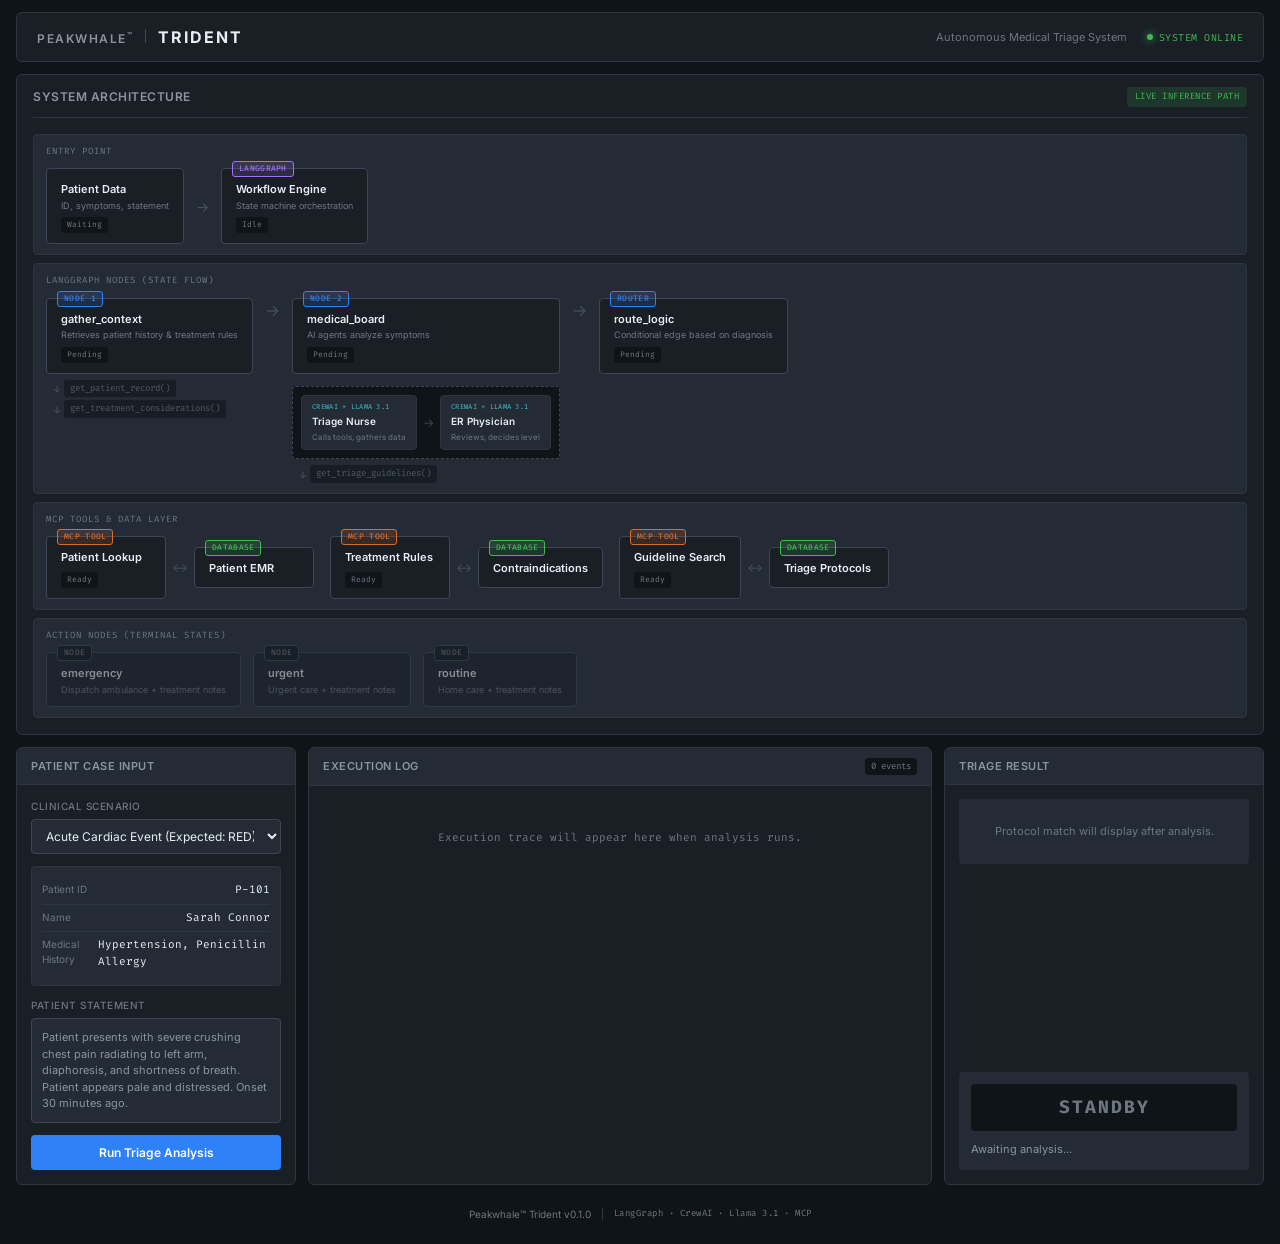
==== static/index.html @ 64c2d1cc "Initial release: PEAKWHALE™ TRIDENT - AI Medical Triage System - LangGraph state machine for workflo" ====
<!DOCTYPE html>
<html lang="en">

<head>
    <meta charset="UTF-8">
    <meta name="viewport" content="width=device-width, initial-scale=1.0">
    <title>Peakwhale™ Trident | AI Medical Triage</title>
    <link rel="stylesheet" href="style.css">
    <link href="https://fonts.googleapis.com/css2?family=Inter:wght@300;400;500;600;700&family=Fira+Code:wght@400;500&display=swap" rel="stylesheet">
</head>

<body>
    <div class="app-container">
        <!-- Header -->
        <header>
            <div class="brand">
                <span class="brand-name">PEAKWHALE<sup>™</sup></span>
                <span class="brand-divider"></span>
                <span class="product-name">TRIDENT</span>
            </div>
            <div class="header-meta">
                <span class="header-desc">Autonomous Medical Triage System</span>
                <div class="system-status">
                    <span class="status-light"></span>
                    <span class="status-text">System Online</span>
                </div>
            </div>
        </header>

        <!-- Main Content -->
        <main>
            <!-- Top: Architecture Diagram -->
            <section class="architecture-section">
                <div class="section-title">
                    <h2>System Architecture</h2>
                    <span class="section-badge">Live Inference Path</span>
                </div>

                <div class="architecture-diagram">
                    <!-- Layer 1: Input & Orchestrator -->
                    <div class="arch-layer">
                        <div class="layer-label">Entry Point</div>
                        <div class="layer-content">
                            <div class="arch-block input-block" id="block-input">
                                <div class="block-header">Patient Data</div>
                                <div class="block-desc">ID, symptoms, statement</div>
                                <div class="block-status" id="status-input">Waiting</div>
                            </div>
                            
                            <div class="flow-arrow">→</div>
                            
                            <div class="arch-block orchestrator-block" id="block-orchestrator">
                                <div class="block-tag">LangGraph</div>
                                <div class="block-header">Workflow Engine</div>
                                <div class="block-desc">State machine orchestration</div>
                                <div class="block-status" id="status-orchestrator">Idle</div>
                            </div>
                        </div>
                    </div>

                    <!-- Layer 2: LangGraph Nodes -->
                    <div class="arch-layer nodes-layer">
                        <div class="layer-label">LangGraph Nodes (State Flow)</div>
                        <div class="layer-content nodes-content">
                            <!-- Node 1: Gather Context -->
                            <div class="node-group">
                                <div class="arch-block node-block" id="block-node-context">
                                    <div class="block-tag node-tag">Node 1</div>
                                    <div class="block-header">gather_context</div>
                                    <div class="block-desc">Retrieves patient history & treatment rules</div>
                                    <div class="block-status" id="status-node-context">Pending</div>
                                </div>
                                <div class="node-calls">
                                    <div class="call-item" id="call-patient-record">
                                        <span class="call-arrow">↓</span>
                                        <span class="call-name">get_patient_record()</span>
                                    </div>
                                    <div class="call-item" id="call-treatment">
                                        <span class="call-arrow">↓</span>
                                        <span class="call-name">get_treatment_considerations()</span>
                                    </div>
                                </div>
                            </div>

                            <div class="flow-arrow node-arrow">→</div>

                            <!-- Node 2: Medical Board -->
                            <div class="node-group medical-board-group">
                                <div class="arch-block node-block" id="block-node-medical">
                                    <div class="block-tag node-tag">Node 2</div>
                                    <div class="block-header">medical_board</div>
                                    <div class="block-desc">AI agents analyze symptoms</div>
                                    <div class="block-status" id="status-node-medical">Pending</div>
                                </div>
                                <div class="agents-box">
                                    <div class="agent-item" id="agent-nurse">
                                        <div class="agent-tag">CrewAI + Llama 3.1</div>
                                        <div class="agent-name">Triage Nurse</div>
                                        <div class="agent-desc">Calls tools, gathers data</div>
                                    </div>
                                    <div class="agent-arrow">→</div>
                                    <div class="agent-item" id="agent-doctor">
                                        <div class="agent-tag">CrewAI + Llama 3.1</div>
                                        <div class="agent-name">ER Physician</div>
                                        <div class="agent-desc">Reviews, decides level</div>
                                    </div>
                                </div>
                                <div class="node-calls">
                                    <div class="call-item" id="call-guidelines">
                                        <span class="call-arrow">↓</span>
                                        <span class="call-name">get_triage_guidelines()</span>
                                    </div>
                                </div>
                            </div>

                            <div class="flow-arrow node-arrow">→</div>

                            <!-- Node 3: Router -->
                            <div class="node-group">
                                <div class="arch-block node-block router-block" id="block-node-router">
                                    <div class="block-tag node-tag">Router</div>
                                    <div class="block-header">route_logic</div>
                                    <div class="block-desc">Conditional edge based on diagnosis</div>
                                    <div class="block-status" id="status-node-router">Pending</div>
                                </div>
                            </div>
                        </div>
                    </div>

                    <!-- Layer 3: MCP Tools & Databases -->
                    <div class="arch-layer tools-layer">
                        <div class="layer-label">MCP Tools & Data Layer</div>
                        <div class="layer-content tools-content">
                            <div class="tool-group">
                                <div class="arch-block tool-block" id="block-tool-patient">
                                    <div class="block-tag tool-tag">MCP Tool</div>
                                    <div class="block-header">Patient Lookup</div>
                                    <div class="block-status" id="status-tool-patient">Ready</div>
                                </div>
                                <div class="db-arrow">↔</div>
                                <div class="arch-block db-block" id="block-db-patient">
                                    <div class="block-tag db-tag">Database</div>
                                    <div class="block-header">Patient EMR</div>
                                </div>
                            </div>

                            <div class="tool-group">
                                <div class="arch-block tool-block" id="block-tool-treatment">
                                    <div class="block-tag tool-tag">MCP Tool</div>
                                    <div class="block-header">Treatment Rules</div>
                                    <div class="block-status" id="status-tool-treatment">Ready</div>
                                </div>
                                <div class="db-arrow">↔</div>
                                <div class="arch-block db-block" id="block-db-treatment">
                                    <div class="block-tag db-tag">Database</div>
                                    <div class="block-header">Contraindications</div>
                                </div>
                            </div>

                            <div class="tool-group">
                                <div class="arch-block tool-block" id="block-tool-guidelines">
                                    <div class="block-tag tool-tag">MCP Tool</div>
                                    <div class="block-header">Guideline Search</div>
                                    <div class="block-status" id="status-tool-guidelines">Ready</div>
                                </div>
                                <div class="db-arrow">↔</div>
                                <div class="arch-block db-block" id="block-db-guidelines">
                                    <div class="block-tag db-tag">Database</div>
                                    <div class="block-header">Triage Protocols</div>
                                </div>
                            </div>
                        </div>
                    </div>

                    <!-- Layer 4: Action Nodes & Output -->
                    <div class="arch-layer output-layer">
                        <div class="layer-label">Action Nodes (Terminal States)</div>
                        <div class="layer-content output-content">
                            <div class="arch-block action-block red-action" id="block-action-red">
                                <div class="block-tag action-tag">Node</div>
                                <div class="block-header">emergency</div>
                                <div class="block-desc">Dispatch ambulance + treatment notes</div>
                            </div>
                            <div class="arch-block action-block yellow-action" id="block-action-yellow">
                                <div class="block-tag action-tag">Node</div>
                                <div class="block-header">urgent</div>
                                <div class="block-desc">Urgent care + treatment notes</div>
                            </div>
                            <div class="arch-block action-block green-action" id="block-action-green">
                                <div class="block-tag action-tag">Node</div>
                                <div class="block-header">routine</div>
                                <div class="block-desc">Home care + treatment notes</div>
                            </div>
                        </div>
                    </div>
                </div>
            </section>

            <!-- Bottom: Control & Results -->
            <section class="control-section">
                <!-- Left: Input Controls -->
                <div class="panel input-panel">
                    <div class="panel-header">
                        <h3>Patient Case Input</h3>
                    </div>
                    <div class="panel-content">
                        <div class="form-group">
                            <label>Clinical Scenario</label>
                            <select id="scenario-select">
                                <option value="cardiac">Acute Cardiac Event (Expected: RED)</option>
                                <option value="respiratory">Respiratory Distress (Expected: YELLOW)</option>
                                <option value="dermatology">Dermatological Issue (Expected: GREEN)</option>
                            </select>
                        </div>

                        <div class="patient-card">
                            <div class="patient-row">
                                <span class="patient-label">Patient ID</span>
                                <span class="patient-value" id="display-patient-id">P-101</span>
                            </div>
                            <div class="patient-row">
                                <span class="patient-label">Name</span>
                                <span class="patient-value" id="display-patient-name">Sarah Connor</span>
                            </div>
                            <div class="patient-row">
                                <span class="patient-label">Medical History</span>
                                <span class="patient-value" id="display-patient-history">Hypertension, Penicillin Allergy</span>
                            </div>
                        </div>

                        <div class="form-group">
                            <label>Patient Statement</label>
                            <div class="statement-box" id="symptoms-text">
                                Select a scenario to view patient statement...
                            </div>
                        </div>

                        <button id="analyze-btn" class="primary-btn">
                            Run Triage Analysis
                        </button>
                    </div>
                </div>

                <!-- Center: Execution Log -->
                <div class="panel log-panel">
                    <div class="panel-header">
                        <h3>Execution Log</h3>
                        <span class="log-badge" id="log-count">0 events</span>
                    </div>
                    <div class="panel-content">
                        <div class="log-container" id="log-container">
                            <div class="log-empty">
                                Execution trace will appear here when analysis runs.
                            </div>
                        </div>
                    </div>
                </div>

                <!-- Right: Results -->
                <div class="panel results-panel">
                    <div class="panel-header">
                        <h3>Triage Result</h3>
                    </div>
                    <div class="panel-content">
                        <div class="result-protocol" id="result-protocol">
                            <div class="protocol-empty">
                                Protocol match will display after analysis.
                            </div>
                        </div>

                        <div class="result-decision" id="result-decision">
                            <div class="decision-level" id="decision-level">STANDBY</div>
                            <div class="decision-action" id="decision-action">
                                Awaiting analysis...
                            </div>
                        </div>
                    </div>
                </div>
            </section>
        </main>

        <!-- Footer -->
        <footer>
            <span class="footer-text">Peakwhale™ Trident v0.1.0</span>
            <span class="footer-divider">|</span>
            <span class="footer-tech">LangGraph · CrewAI · Llama 3.1 · MCP</span>
        </footer>
    </div>

    <script src="app.js"></script>
</body>

</html>
---- static/style.css ----
:root {
    --bg-primary: #0f1419;
    --bg-secondary: #1a1f26;
    --bg-tertiary: #242b35;
    --bg-elevated: #2d3540;
    
    --border-primary: #3d4654;
    --border-secondary: #2d3540;
    
    --text-primary: #e6edf3;
    --text-secondary: #8b949e;
    --text-muted: #6e7681;
    
    --accent-blue: #2f81f7;
    --accent-blue-dim: rgba(47, 129, 247, 0.15);
    
    --status-red: #f85149;
    --status-red-dim: rgba(248, 81, 73, 0.15);
    --status-yellow: #d29922;
    --status-yellow-dim: rgba(210, 153, 34, 0.15);
    --status-green: #3fb950;
    --status-green-dim: rgba(63, 185, 80, 0.15);
    
    --tag-purple: #a371f7;
    --tag-purple-dim: rgba(163, 113, 247, 0.15);
    --tag-cyan: #39c5cf;
    --tag-cyan-dim: rgba(57, 197, 207, 0.15);
    --tag-orange: #db6d28;
    --tag-orange-dim: rgba(219, 109, 40, 0.15);
    
    --font-sans: 'Inter', -apple-system, BlinkMacSystemFont, sans-serif;
    --font-mono: 'Fira Code', 'Consolas', monospace;
    
    --radius: 6px;
    --radius-sm: 4px;
}

* {
    box-sizing: border-box;
    margin: 0;
    padding: 0;
}

body {
    background: var(--bg-primary);
    color: var(--text-primary);
    font-family: var(--font-sans);
    font-size: 14px;
    line-height: 1.5;
    min-height: 100vh;
}

.app-container {
    max-width: 1800px;
    margin: 0 auto;
    padding: 12px 16px;
    min-height: 100vh;
    display: flex;
    flex-direction: column;
    gap: 12px;
}

/* Header */
header {
    display: flex;
    justify-content: space-between;
    align-items: center;
    padding: 12px 20px;
    background: var(--bg-secondary);
    border: 1px solid var(--border-secondary);
    border-radius: var(--radius);
}

.brand {
    display: flex;
    align-items: baseline;
    gap: 8px;
}

.brand-name {
    font-size: 12px;
    font-weight: 600;
    letter-spacing: 1.5px;
    color: var(--text-secondary);
}

.brand-name sup {
    font-size: 8px;
    vertical-align: super;
}

.brand-divider {
    width: 1px;
    height: 14px;
    background: var(--border-primary);
    margin: 0 4px;
}

.product-name {
    font-size: 16px;
    font-weight: 700;
    letter-spacing: 2px;
    color: var(--text-primary);
}

.header-meta {
    display: flex;
    align-items: center;
    gap: 20px;
}

.header-desc {
    font-size: 11px;
    color: var(--text-muted);
}

.system-status {
    display: flex;
    align-items: center;
    gap: 6px;
}

.status-light {
    width: 6px;
    height: 6px;
    background: var(--status-green);
    border-radius: 50%;
    box-shadow: 0 0 8px var(--status-green);
}

.status-text {
    font-family: var(--font-mono);
    font-size: 10px;
    color: var(--status-green);
    text-transform: uppercase;
    letter-spacing: 0.5px;
}

/* Main */
main {
    flex: 1;
    display: flex;
    flex-direction: column;
    gap: 12px;
}

/* Architecture Section */
.architecture-section {
    background: var(--bg-secondary);
    border: 1px solid var(--border-secondary);
    border-radius: var(--radius);
    padding: 12px 16px;
}

.section-title {
    display: flex;
    align-items: center;
    justify-content: space-between;
    margin-bottom: 12px;
    padding-bottom: 10px;
    border-bottom: 1px solid var(--border-secondary);
}

.section-title h2 {
    font-size: 12px;
    font-weight: 600;
    color: var(--text-secondary);
    text-transform: uppercase;
    letter-spacing: 0.5px;
}

.section-badge {
    font-family: var(--font-mono);
    font-size: 9px;
    padding: 3px 8px;
    background: var(--status-green-dim);
    color: var(--status-green);
    border-radius: var(--radius-sm);
    text-transform: uppercase;
    letter-spacing: 0.5px;
}

/* Architecture Diagram - Layered */
.architecture-diagram {
    display: flex;
    flex-direction: column;
    gap: 8px;
    overflow-x: auto;
    padding: 4px 0;
}

.arch-layer {
    display: flex;
    flex-direction: column;
    gap: 6px;
    padding: 10px 12px;
    background: var(--bg-tertiary);
    border-radius: var(--radius-sm);
    border: 1px solid var(--border-secondary);
}

.layer-label {
    font-family: var(--font-mono);
    font-size: 9px;
    color: var(--text-muted);
    text-transform: uppercase;
    letter-spacing: 1px;
    margin-bottom: 4px;
}

.layer-content {
    display: flex;
    align-items: center;
    gap: 12px;
    flex-wrap: wrap;
}

/* Blocks Base */
.arch-block {
    position: relative;
    background: var(--bg-secondary);
    border: 1px solid var(--border-primary);
    border-radius: var(--radius-sm);
    padding: 10px 14px;
    min-width: 120px;
    transition: all 0.2s ease;
}

.arch-block.active {
    border-color: var(--accent-blue);
    box-shadow: 0 0 0 1px var(--accent-blue), 0 0 15px var(--accent-blue-dim);
}

.block-tag {
    position: absolute;
    top: -8px;
    left: 10px;
    font-family: var(--font-mono);
    font-size: 8px;
    font-weight: 500;
    padding: 1px 6px;
    border-radius: 3px;
    text-transform: uppercase;
    letter-spacing: 0.3px;
}

.block-header {
    font-size: 11px;
    font-weight: 600;
    color: var(--text-primary);
    margin-top: 2px;
}

.block-desc {
    font-size: 9px;
    color: var(--text-muted);
    margin-top: 2px;
    line-height: 1.3;
}

.block-status {
    font-family: var(--font-mono);
    font-size: 8px;
    color: var(--text-muted);
    margin-top: 6px;
    padding: 2px 6px;
    background: var(--bg-primary);
    border-radius: 3px;
    display: inline-block;
}

.arch-block.active .block-status {
    background: var(--accent-blue-dim);
    color: var(--accent-blue);
}

/* Block Types */
.orchestrator-block .block-tag {
    background: var(--tag-purple-dim);
    border: 1px solid var(--tag-purple);
    color: var(--tag-purple);
}

.node-block .block-tag.node-tag {
    background: var(--accent-blue-dim);
    border: 1px solid var(--accent-blue);
    color: var(--accent-blue);
}

.router-block .block-tag {
    background: var(--tag-cyan-dim);
    border: 1px solid var(--tag-cyan);
    color: var(--tag-cyan);
}

.tool-block .block-tag.tool-tag {
    background: var(--tag-orange-dim);
    border: 1px solid var(--tag-orange);
    color: var(--tag-orange);
}

.db-block .block-tag.db-tag {
    background: var(--status-green-dim);
    border: 1px solid var(--status-green);
    color: var(--status-green);
}

.action-block .block-tag.action-tag {
    background: var(--bg-primary);
    border: 1px solid var(--border-primary);
    color: var(--text-muted);
}

/* Flow Arrows */
.flow-arrow {
    font-size: 14px;
    color: var(--text-muted);
    opacity: 0.5;
}

.flow-arrow.active {
    color: var(--accent-blue);
    opacity: 1;
}

.node-arrow {
    font-size: 16px;
}

/* Nodes Layer */
.nodes-content {
    align-items: flex-start;
}

.node-group {
    display: flex;
    flex-direction: column;
    gap: 6px;
}

.node-calls {
    display: flex;
    flex-direction: column;
    gap: 3px;
    padding-left: 8px;
}

.call-item {
    display: flex;
    align-items: center;
    gap: 4px;
    font-family: var(--font-mono);
    font-size: 9px;
    color: var(--text-muted);
    opacity: 0.6;
    transition: all 0.2s;
}

.call-item.active {
    color: var(--tag-orange);
    opacity: 1;
}

.call-arrow {
    font-size: 10px;
}

.call-name {
    background: var(--bg-primary);
    padding: 2px 6px;
    border-radius: 3px;
}

/* Agents Box */
.agents-box {
    display: flex;
    align-items: center;
    gap: 6px;
    margin-top: 6px;
    padding: 8px;
    background: var(--bg-primary);
    border-radius: var(--radius-sm);
    border: 1px dashed var(--border-primary);
}

.agent-item {
    padding: 6px 10px;
    background: var(--bg-tertiary);
    border-radius: var(--radius-sm);
    border: 1px solid var(--border-secondary);
    min-width: 100px;
    transition: all 0.2s;
}

.agent-item.active {
    border-color: var(--tag-cyan);
    box-shadow: 0 0 10px var(--tag-cyan-dim);
}

.agent-tag {
    font-family: var(--font-mono);
    font-size: 7px;
    color: var(--tag-cyan);
    text-transform: uppercase;
    letter-spacing: 0.3px;
    margin-bottom: 2px;
}

.agent-name {
    font-size: 10px;
    font-weight: 600;
    color: var(--text-primary);
}

.agent-desc {
    font-size: 8px;
    color: var(--text-muted);
    margin-top: 2px;
}

.agent-arrow {
    font-size: 12px;
    color: var(--text-muted);
    opacity: 0.5;
}

.agent-arrow.active {
    color: var(--tag-cyan);
    opacity: 1;
}

/* Tools Layer */
.tools-content {
    gap: 16px;
}

.tool-group {
    display: flex;
    align-items: center;
    gap: 6px;
}

.db-arrow {
    font-size: 12px;
    color: var(--text-muted);
    opacity: 0.5;
}

.tool-group.active .db-arrow {
    color: var(--accent-blue);
    opacity: 1;
}

/* Output Layer */
.output-content {
    gap: 12px;
}

.action-block {
    min-width: 140px;
    opacity: 0.5;
    transition: all 0.2s;
}

.action-block.active {
    opacity: 1;
}

.red-action.active {
    border-color: var(--status-red);
    box-shadow: 0 0 15px var(--status-red-dim);
}
.red-action.active .block-header { color: var(--status-red); }

.yellow-action.active {
    border-color: var(--status-yellow);
    box-shadow: 0 0 15px var(--status-yellow-dim);
}
.yellow-action.active .block-header { color: var(--status-yellow); }

.green-action.active {
    border-color: var(--status-green);
    box-shadow: 0 0 15px var(--status-green-dim);
}
.green-action.active .block-header { color: var(--status-green); }

/* Control Section */
.control-section {
    flex: 1;
    display: grid;
    grid-template-columns: 300px 1fr 340px;
    gap: 12px;
    min-height: 0;
}

/* Panels */
.panel {
    background: var(--bg-secondary);
    border: 1px solid var(--border-secondary);
    border-radius: var(--radius);
    display: flex;
    flex-direction: column;
    overflow: hidden;
}

.panel-header {
    display: flex;
    justify-content: space-between;
    align-items: center;
    padding: 10px 14px;
    background: var(--bg-tertiary);
    border-bottom: 1px solid var(--border-secondary);
}

.panel-header h3 {
    font-size: 11px;
    font-weight: 600;
    color: var(--text-secondary);
    text-transform: uppercase;
    letter-spacing: 0.5px;
}

.panel-content {
    flex: 1;
    padding: 14px;
    overflow-y: auto;
}

/* Input Panel */
.input-panel .panel-content {
    display: flex;
    flex-direction: column;
    gap: 12px;
}

.form-group {
    display: flex;
    flex-direction: column;
    gap: 5px;
}

.form-group label {
    font-size: 10px;
    font-weight: 500;
    color: var(--text-muted);
    text-transform: uppercase;
    letter-spacing: 0.5px;
}

.form-group select {
    padding: 8px 10px;
    background: var(--bg-tertiary);
    border: 1px solid var(--border-primary);
    border-radius: var(--radius-sm);
    color: var(--text-primary);
    font-family: var(--font-sans);
    font-size: 12px;
    cursor: pointer;
}

.form-group select:focus {
    outline: none;
    border-color: var(--accent-blue);
}

.patient-card {
    background: var(--bg-tertiary);
    border: 1px solid var(--border-secondary);
    border-radius: var(--radius-sm);
    padding: 10px;
}

.patient-row {
    display: flex;
    justify-content: space-between;
    padding: 5px 0;
    border-bottom: 1px solid var(--border-secondary);
}

.patient-row:last-child {
    border-bottom: none;
}

.patient-label {
    font-size: 10px;
    color: var(--text-muted);
}

.patient-value {
    font-size: 11px;
    color: var(--text-primary);
    font-family: var(--font-mono);
}

.statement-box {
    padding: 10px;
    background: var(--bg-tertiary);
    border: 1px solid var(--border-primary);
    border-radius: var(--radius-sm);
    font-size: 11px;
    line-height: 1.5;
    color: var(--text-secondary);
    min-height: 70px;
}

.primary-btn {
    padding: 10px 14px;
    background: var(--accent-blue);
    border: none;
    border-radius: var(--radius-sm);
    color: white;
    font-family: var(--font-sans);
    font-size: 12px;
    font-weight: 600;
    cursor: pointer;
    transition: all 0.15s;
}

.primary-btn:hover:not(:disabled) {
    background: #1a6edc;
}

.primary-btn:disabled {
    opacity: 0.5;
    cursor: not-allowed;
}

/* Log Panel */
.log-badge {
    font-family: var(--font-mono);
    font-size: 9px;
    padding: 2px 6px;
    background: var(--bg-primary);
    color: var(--text-muted);
    border-radius: var(--radius-sm);
}

.log-container {
    font-family: var(--font-mono);
    font-size: 10px;
    display: flex;
    flex-direction: column;
    gap: 3px;
}

.log-empty {
    color: var(--text-muted);
    text-align: center;
    padding: 30px 16px;
    font-size: 11px;
}

.log-entry {
    display: flex;
    gap: 6px;
    padding: 5px 8px;
    background: var(--bg-tertiary);
    border-radius: var(--radius-sm);
    border-left: 2px solid var(--border-primary);
}

.log-entry.node { border-left-color: var(--accent-blue); }
.log-entry.orchestrator { border-left-color: var(--tag-purple); }
.log-entry.agent { border-left-color: var(--tag-cyan); }
.log-entry.tool { border-left-color: var(--tag-orange); }
.log-entry.data { border-left-color: var(--status-green); }
.log-entry.decision { border-left-color: var(--status-red); }

.log-time {
    color: var(--text-muted);
    min-width: 45px;
}

.log-source {
    font-weight: 500;
    min-width: 90px;
}

.log-entry.node .log-source { color: var(--accent-blue); }
.log-entry.orchestrator .log-source { color: var(--tag-purple); }
.log-entry.agent .log-source { color: var(--tag-cyan); }
.log-entry.tool .log-source { color: var(--tag-orange); }
.log-entry.data .log-source { color: var(--status-green); }
.log-entry.decision .log-source { color: var(--status-red); }

.log-message {
    color: var(--text-secondary);
    flex: 1;
}

/* Results Panel */
.results-panel .panel-content {
    display: flex;
    flex-direction: column;
    gap: 12px;
}

.result-protocol {
    flex: 1;
}

.protocol-empty {
    color: var(--text-muted);
    font-size: 11px;
    text-align: center;
    padding: 24px 16px;
    background: var(--bg-tertiary);
    border-radius: var(--radius-sm);
}

.protocol-card {
    background: var(--bg-tertiary);
    border-radius: var(--radius-sm);
    padding: 12px;
    border-left: 3px solid var(--border-primary);
}

.protocol-card.red { border-left-color: var(--status-red); }
.protocol-card.yellow { border-left-color: var(--status-yellow); }
.protocol-card.green { border-left-color: var(--status-green); }

.protocol-title {
    font-family: var(--font-mono);
    font-size: 10px;
    font-weight: 600;
    margin-bottom: 6px;
    text-transform: uppercase;
    letter-spacing: 0.5px;
}

.protocol-card.red .protocol-title { color: var(--status-red); }
.protocol-card.yellow .protocol-title { color: var(--status-yellow); }
.protocol-card.green .protocol-title { color: var(--status-green); }

.protocol-text {
    font-size: 11px;
    color: var(--text-secondary);
    line-height: 1.4;
    margin-bottom: 10px;
}

.protocol-criteria {
    display: flex;
    flex-direction: column;
    gap: 3px;
}

.criteria-label {
    font-size: 9px;
    color: var(--text-muted);
    text-transform: uppercase;
    letter-spacing: 0.5px;
    margin-bottom: 3px;
}

.criteria-item {
    display: flex;
    align-items: center;
    gap: 5px;
    font-size: 10px;
    color: var(--text-secondary);
}

.criteria-check {
    color: var(--status-green);
    font-size: 9px;
}

/* Treatment Card */
.treatment-card {
    background: var(--bg-tertiary);
    border-radius: var(--radius-sm);
    padding: 12px;
    margin-top: 10px;
    border-left: 3px solid var(--tag-orange);
}

.treatment-title {
    font-family: var(--font-mono);
    font-size: 9px;
    font-weight: 600;
    margin-bottom: 8px;
    text-transform: uppercase;
    letter-spacing: 0.5px;
    color: var(--tag-orange);
}

.treatment-item {
    display: flex;
    align-items: flex-start;
    gap: 5px;
    font-size: 10px;
    color: var(--text-secondary);
    margin-bottom: 3px;
    line-height: 1.3;
}

.treatment-bullet {
    color: var(--tag-orange);
    font-weight: bold;
}

/* Result Decision */
.result-decision {
    background: var(--bg-tertiary);
    border-radius: var(--radius-sm);
    padding: 12px;
}

.decision-level {
    font-family: var(--font-mono);
    font-size: 18px;
    font-weight: 700;
    letter-spacing: 2px;
    text-align: center;
    padding: 10px;
    background: var(--bg-primary);
    border-radius: var(--radius-sm);
    color: var(--text-muted);
    margin-bottom: 10px;
}

.result-decision.status-red .decision-level {
    background: var(--status-red-dim);
    color: var(--status-red);
}

.result-decision.status-yellow .decision-level {
    background: var(--status-yellow-dim);
    color: var(--status-yellow);
}

.result-decision.status-green .decision-level {
    background: var(--status-green-dim);
    color: var(--status-green);
}

.decision-action {
    font-size: 11px;
    color: var(--text-secondary);
    line-height: 1.5;
}

/* Footer */
footer {
    display: flex;
    justify-content: center;
    align-items: center;
    gap: 10px;
    padding: 10px;
    font-size: 10px;
    color: var(--text-muted);
}

.footer-divider {
    color: var(--border-primary);
}

.footer-tech {
    font-family: var(--font-mono);
    font-size: 9px;
    letter-spacing: 0.5px;
}

/* Scrollbar */
::-webkit-scrollbar {
    width: 5px;
    height: 5px;
}

::-webkit-scrollbar-track {
    background: var(--bg-primary);
}

::-webkit-scrollbar-thumb {
    background: var(--border-primary);
    border-radius: 3px;
}

/* Responsive */
@media (max-width: 1400px) {
    .control-section {
        grid-template-columns: 280px 1fr 320px;
    }
}

@media (max-width: 1200px) {
    .control-section {
        grid-template-columns: 1fr 1fr;
        grid-template-rows: auto auto;
    }
    
    .input-panel {
        grid-column: 1;
    }
    
    .results-panel {
        grid-column: 2;
    }
    
    .log-panel {
        grid-column: 1 / -1;
    }
    
    .layer-content {
        flex-wrap: wrap;
    }
}

@media (max-width: 768px) {
    .app-container {
        padding: 8px;
    }
    
    header {
        flex-direction: column;
        gap: 10px;
        text-align: center;
    }
    
    .header-meta {
        flex-direction: column;
        gap: 6px;
    }
    
    .control-section {
        grid-template-columns: 1fr;
    }
    
    .input-panel,
    .results-panel,
    .log-panel {
        grid-column: 1;
    }
    
    .architecture-diagram {
        font-size: 0.9em;
    }
    
    .agents-box {
        flex-direction: column;
    }
    
    .agent-arrow {
        transform: rotate(90deg);
    }
}
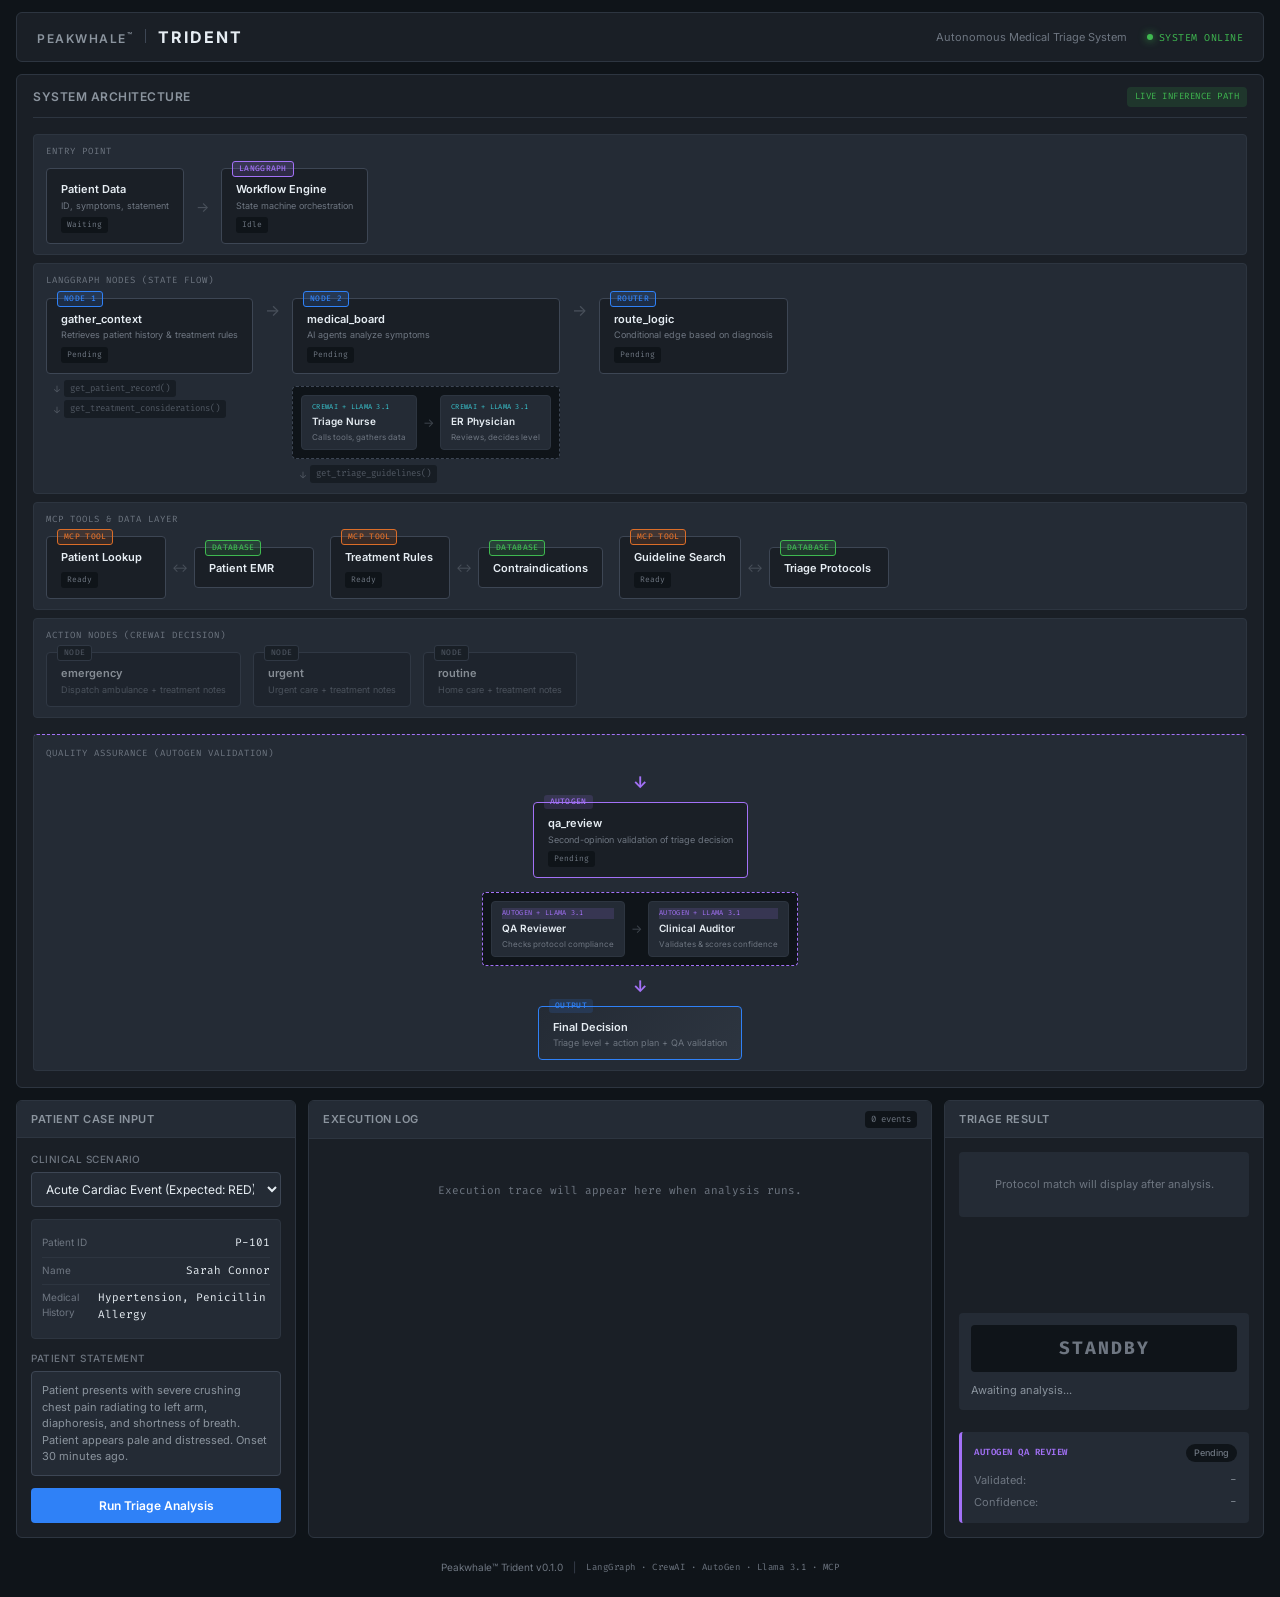
==== commit ca8136f1: "Add Microsoft AutoGen QA validation layer - Added autogen_review.py with QA Reviewer + Clinical Audi" ====
--- a/static/index.html
+++ b/static/index.html
@@ -172,9 +172,9 @@
                         </div>
                     </div>
 
-                    <!-- Layer 4: Action Nodes & Output -->
+                    <!-- Layer 4: Action Nodes -->
                     <div class="arch-layer output-layer">
-                        <div class="layer-label">Action Nodes (Terminal States)</div>
+                        <div class="layer-label">Action Nodes (CrewAI Decision)</div>
                         <div class="layer-content output-content">
                             <div class="arch-block action-block red-action" id="block-action-red">
                                 <div class="block-tag action-tag">Node</div>
@@ -190,6 +190,41 @@
                                 <div class="block-tag action-tag">Node</div>
                                 <div class="block-header">routine</div>
                                 <div class="block-desc">Home care + treatment notes</div>
+                            </div>
+                        </div>
+                    </div>
+
+                    <!-- Layer 5: AutoGen QA Review -->
+                    <div class="arch-layer qa-layer">
+                        <div class="layer-label">Quality Assurance (AutoGen Validation)</div>
+                        <div class="layer-content qa-content">
+                            <div class="qa-flow-arrow">↓</div>
+                            <div class="node-group qa-group">
+                                <div class="arch-block node-block qa-block" id="block-qa-review">
+                                    <div class="block-tag autogen-tag">AutoGen</div>
+                                    <div class="block-header">qa_review</div>
+                                    <div class="block-desc">Second-opinion validation of triage decision</div>
+                                    <div class="block-status" id="status-qa-review">Pending</div>
+                                </div>
+                                <div class="agents-box autogen-agents">
+                                    <div class="agent-item" id="agent-qa-reviewer">
+                                        <div class="agent-tag autogen-agent-tag">AutoGen + Llama 3.1</div>
+                                        <div class="agent-name">QA Reviewer</div>
+                                        <div class="agent-desc">Checks protocol compliance</div>
+                                    </div>
+                                    <div class="agent-arrow">→</div>
+                                    <div class="agent-item" id="agent-auditor">
+                                        <div class="agent-tag autogen-agent-tag">AutoGen + Llama 3.1</div>
+                                        <div class="agent-name">Clinical Auditor</div>
+                                        <div class="agent-desc">Validates & scores confidence</div>
+                                    </div>
+                                </div>
+                            </div>
+                            <div class="qa-flow-arrow">↓</div>
+                            <div class="arch-block output-block" id="block-output">
+                                <div class="block-tag output-tag">Output</div>
+                                <div class="block-header">Final Decision</div>
+                                <div class="block-desc">Triage level + action plan + QA validation</div>
                             </div>
                         </div>
                     </div>
@@ -274,6 +309,24 @@
                                 Awaiting analysis...
                             </div>
                         </div>
+
+                        <!-- AutoGen QA Review Result -->
+                        <div class="qa-result" id="qa-result">
+                            <div class="qa-header">
+                                <span class="qa-label">AutoGen QA Review</span>
+                                <span class="qa-badge" id="qa-badge">Pending</span>
+                            </div>
+                            <div class="qa-details">
+                                <div class="qa-row">
+                                    <span class="qa-field">Validated:</span>
+                                    <span class="qa-value" id="qa-validated">-</span>
+                                </div>
+                                <div class="qa-row">
+                                    <span class="qa-field">Confidence:</span>
+                                    <span class="qa-value" id="qa-confidence">-</span>
+                                </div>
+                            </div>
+                        </div>
                     </div>
                 </div>
             </section>
@@ -283,7 +336,7 @@
         <footer>
             <span class="footer-text">Peakwhale™ Trident v0.1.0</span>
             <span class="footer-divider">|</span>
-            <span class="footer-tech">LangGraph · CrewAI · Llama 3.1 · MCP</span>
+            <span class="footer-tech">LangGraph · CrewAI · AutoGen · Llama 3.1 · MCP</span>
         </footer>
     </div>
 
--- a/static/style.css
+++ b/static/style.css
@@ -665,6 +665,7 @@
 .log-entry.tool { border-left-color: var(--tag-orange); }
 .log-entry.data { border-left-color: var(--status-green); }
 .log-entry.decision { border-left-color: var(--status-red); }
+.log-entry.autogen { border-left-color: var(--tag-purple); }
 
 .log-time {
     color: var(--text-muted);
@@ -682,6 +683,7 @@
 .log-entry.tool .log-source { color: var(--tag-orange); }
 .log-entry.data .log-source { color: var(--status-green); }
 .log-entry.decision .log-source { color: var(--status-red); }
+.log-entry.autogen .log-source { color: var(--tag-purple); }
 
 .log-message {
     color: var(--text-secondary);
@@ -841,6 +843,129 @@
     line-height: 1.5;
 }
 
+/* AutoGen QA Review Result */
+.qa-result {
+    background: var(--bg-tertiary);
+    border-radius: var(--radius-sm);
+    padding: 12px;
+    margin-top: 10px;
+    border-left: 3px solid var(--tag-purple);
+}
+
+.qa-header {
+    display: flex;
+    justify-content: space-between;
+    align-items: center;
+    margin-bottom: 10px;
+}
+
+.qa-label {
+    font-family: var(--font-mono);
+    font-size: 9px;
+    font-weight: 600;
+    text-transform: uppercase;
+    letter-spacing: 0.5px;
+    color: var(--tag-purple);
+}
+
+.qa-badge {
+    font-size: 9px;
+    font-weight: 500;
+    padding: 2px 8px;
+    border-radius: 10px;
+    background: var(--bg-primary);
+    color: var(--text-muted);
+}
+
+.qa-badge.validated {
+    background: var(--status-green-dim);
+    color: var(--status-green);
+}
+
+.qa-badge.needs-review {
+    background: var(--status-yellow-dim);
+    color: var(--status-yellow);
+}
+
+.qa-details {
+    display: flex;
+    flex-direction: column;
+    gap: 6px;
+}
+
+.qa-row {
+    display: flex;
+    justify-content: space-between;
+    font-size: 11px;
+}
+
+.qa-field {
+    color: var(--text-muted);
+}
+
+.qa-value {
+    color: var(--text-secondary);
+    font-family: var(--font-mono);
+}
+
+.qa-value.high { color: var(--status-green); }
+.qa-value.medium { color: var(--status-yellow); }
+.qa-value.low { color: var(--status-red); }
+
+/* AutoGen Architecture Styles */
+.qa-layer {
+    border-top: 1px dashed var(--tag-purple);
+    padding-top: 12px;
+    margin-top: 8px;
+}
+
+.qa-content {
+    flex-direction: column;
+    align-items: center;
+    gap: 8px;
+}
+
+.qa-flow-arrow {
+    color: var(--tag-purple);
+    font-size: 16px;
+    font-weight: bold;
+}
+
+.qa-group {
+    display: flex;
+    flex-direction: column;
+    align-items: center;
+    gap: 8px;
+}
+
+.qa-block {
+    border-color: var(--tag-purple) !important;
+}
+
+.autogen-tag {
+    background: var(--tag-purple-dim) !important;
+    color: var(--tag-purple) !important;
+}
+
+.autogen-agents {
+    border-color: var(--tag-purple);
+}
+
+.autogen-agent-tag {
+    background: var(--tag-purple-dim) !important;
+    color: var(--tag-purple) !important;
+}
+
+.output-block {
+    background: linear-gradient(135deg, var(--bg-tertiary), var(--bg-elevated));
+    border: 1px solid var(--accent-blue);
+}
+
+.output-tag {
+    background: var(--accent-blue-dim) !important;
+    color: var(--accent-blue) !important;
+}
+
 /* Footer */
 footer {
     display: flex;
